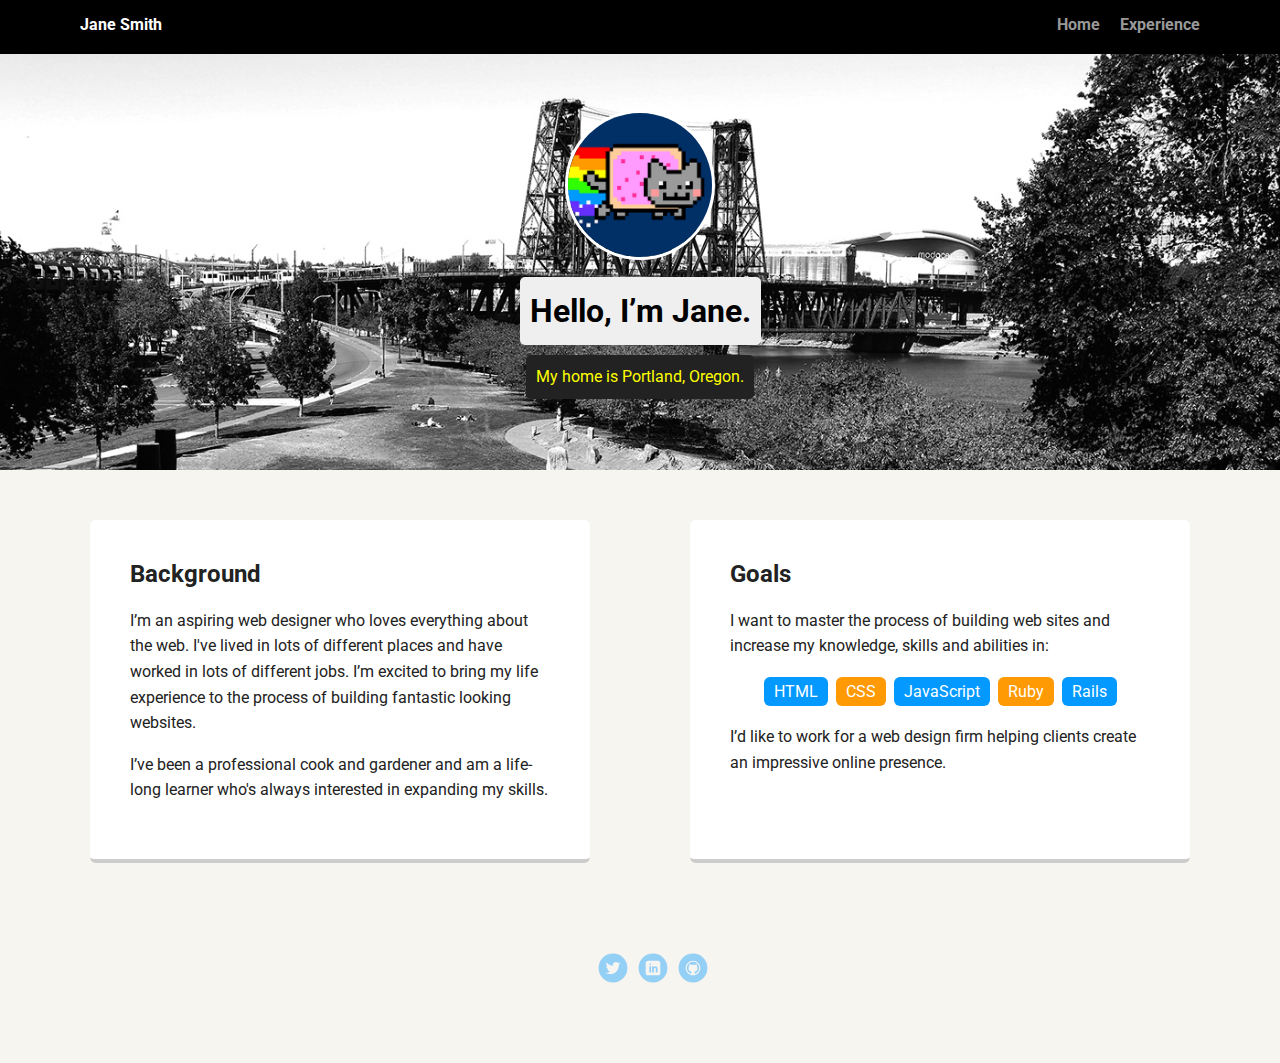
==== index.html @ ff0f7e5b "add first project files" ====
<!doctype html>
<html lang="en">
<head>
  <meta charset="utf-8">
  <title>Jane Smith's Profile</title>
  <meta name="viewport" content="width=device-width, initial-scale=1.0">
  <link rel="stylesheet" href="styles.css">
  <link href="https://fonts.googleapis.com/css?family=Muli%7CRoboto:400,300,500,700,900" rel="stylesheet"></head>
  <body>

    <div class="main-nav">
        <ul class="nav">
          <li class="name">Jane Smith</li>
          <li><a href="#">Home</a></li>
          <li><a href="#">Experience</a></li>
        </ul>
    </div>

    <header>
      <img src="images/me.png" alt="Drawing of Jane Smith" class="profile-image">
      <h1 class="tag name">Hello, I’m Jane.</h1>
      <p class="tag location">My home is Portland, Oregon.</p>
    </header>

    <main class="flex">
      <div class="card">
        <h2>Background</h2>
        <p>I’m an aspiring web designer who loves everything about the web. I've lived in lots of different places and have worked in lots of different jobs. I’m excited to bring my life experience to the process of building fantastic looking websites.</p>
        <p>I’ve been a professional cook and gardener and am a life-long learner who's always interested in expanding my skills.</p>
      </div> 

      <div class="card">
        <h2>Goals</h2>
        <p>I want to master the process of building web sites and increase my knowledge, skills and abilities in:</p>
        <ul class="skills">
          <li>HTML</li>
          <li>CSS</li>
          <li>JavaScript</li>
          <li>Ruby</li>
          <li>Rails</li>
        </ul>
        <p>I’d like to work for a web design firm helping clients create an impressive online presence.</p>
      </div> 

    </main>
    <footer>
      <ul>
        <li><a href="#" class="social twitter">Twitter</a></li>
        <li><a href="#" class="social linkedin">LinkedIn</a></li>
        <li><a href="#" class="social github">Github</a></li>
      </ul>

    </footer>
  </body>
  </html>
---- styles.css ----
/* Global Layout Set-up */
* { 
  box-sizing: border-box;
}
  
body {
  margin: 0;
  padding: 0;
  text-align: center;
  font-family: 'Roboto', sans-serif;
  color: #222;
  background: #f7f5f0;
}
/* Link Styles */

a {
  text-decoration: none;
  color: #999;
}
a:hover {
  color: #6633ff;
}

/* Section Styles */

.main-nav {
  width: 100%;
  background: black;
  min-height: 30px;
  padding: 10px;
  position: fixed;
  text-align: center;
}
.nav {
  display: flex;
  justify-content: space-around;
  font-weight: 700;
  list-style-type: none;
  margin: 0 auto;
  padding: 0;
}

.nav .name {
    display: block;
    margin-right: auto;
    color: white;
}
.nav li {
  padding: 5px 10px 10px 10px;
}
.nav a {
  transition: all .5s;
}
.nav a:hover {
  color: white
}

header {
  text-align: center;
  background: url('images/portland.jpg') no-repeat top center ;
  background-size: cover;
  overflow: hidden;
  padding-top: 60px;
}
header {
  line-height: 1.5;
}
header .profile-image {
  margin-top: 50px;
  width: 150px;
  height: 150px;
  border-radius: 50%;
  border: 3px solid white;
  transition: all .5s;
}
header .profile-image:hover {
  transform: scale(1.2) rotate(5deg);
}
.tag {
  background-color: #efefef;
  color: black;
  padding: 10px;
  border-radius: 5px;
  display: table;
  margin: 10px auto;
} 
.location {
  background-color: #222;
  color: yellow;
}
.card {
  margin: 30px;
  padding: 20px 40px 40px;
  max-width: 500px;
  text-align: left;
  background: #fff;
  border-bottom: 4px solid #ccc;
  border-radius: 6px;
  transition: all .5s;
}
.card:hover {
  border-color: #ff99ff;
}

ul.skills {
  padding: 0;
  text-align: center;
}

.skills li {
  border-radius: 6px;
  display: inline-block;
  background: #ff9904;
  color: white;
  padding: 5px 10px;
  margin: 2px;
}

.skills li:nth-child(odd) {
  background: #0399ff;
}

footer {
  width: 100%;
  min-height: 30px;
  padding: 20px 0 40px 20px;
}

footer .copyright {
  top: -8px;
  font-size: .75em;
}

footer ul {
  list-style-type: none;
  margin: 0;
  padding: 0;
}

footer ul li {
  display: inline-block;
}

a.social {
  display: inline-block;
  text-indent: -9999px;
  margin-left: 5px;
  width: 30px;
  height: 30px;
  background-size: 30px 30px;
  opacity: .4;
  transition: all .5s;
}
a.twitter {
  background-image: url(images/twitter.svg);
}
a.linkedin {
  background-image: url(images/linkedin.svg);
}
a.github {
  background-image: url(images/github.svg);
}
a.social:hover {
  opacity: 1;
}
.clearfix {
  clear: both;
}

/* Styles for larger screens */
@media screen and (min-width: 720px) {
  
  .flex {
      display: -ms-flexbox;      /* TWEENER - IE 10 */
      display: flex; 
      max-width: 1200px;
      -ms-flex-pack: distribute;
      justify-content: space-around;
      margin: 0 auto;
  }

  header {
    min-height: 470px;
  }

  .nav {
    max-width: 1200px;
    padding: 0 30px;
  }


  main {
    padding-top: 20px;
  }

  main p {
    line-height: 1.6em;
  }

  footer {
    font-size: 1.3em;
    max-width: 1200px;
    margin: 40px auto;
  }

}
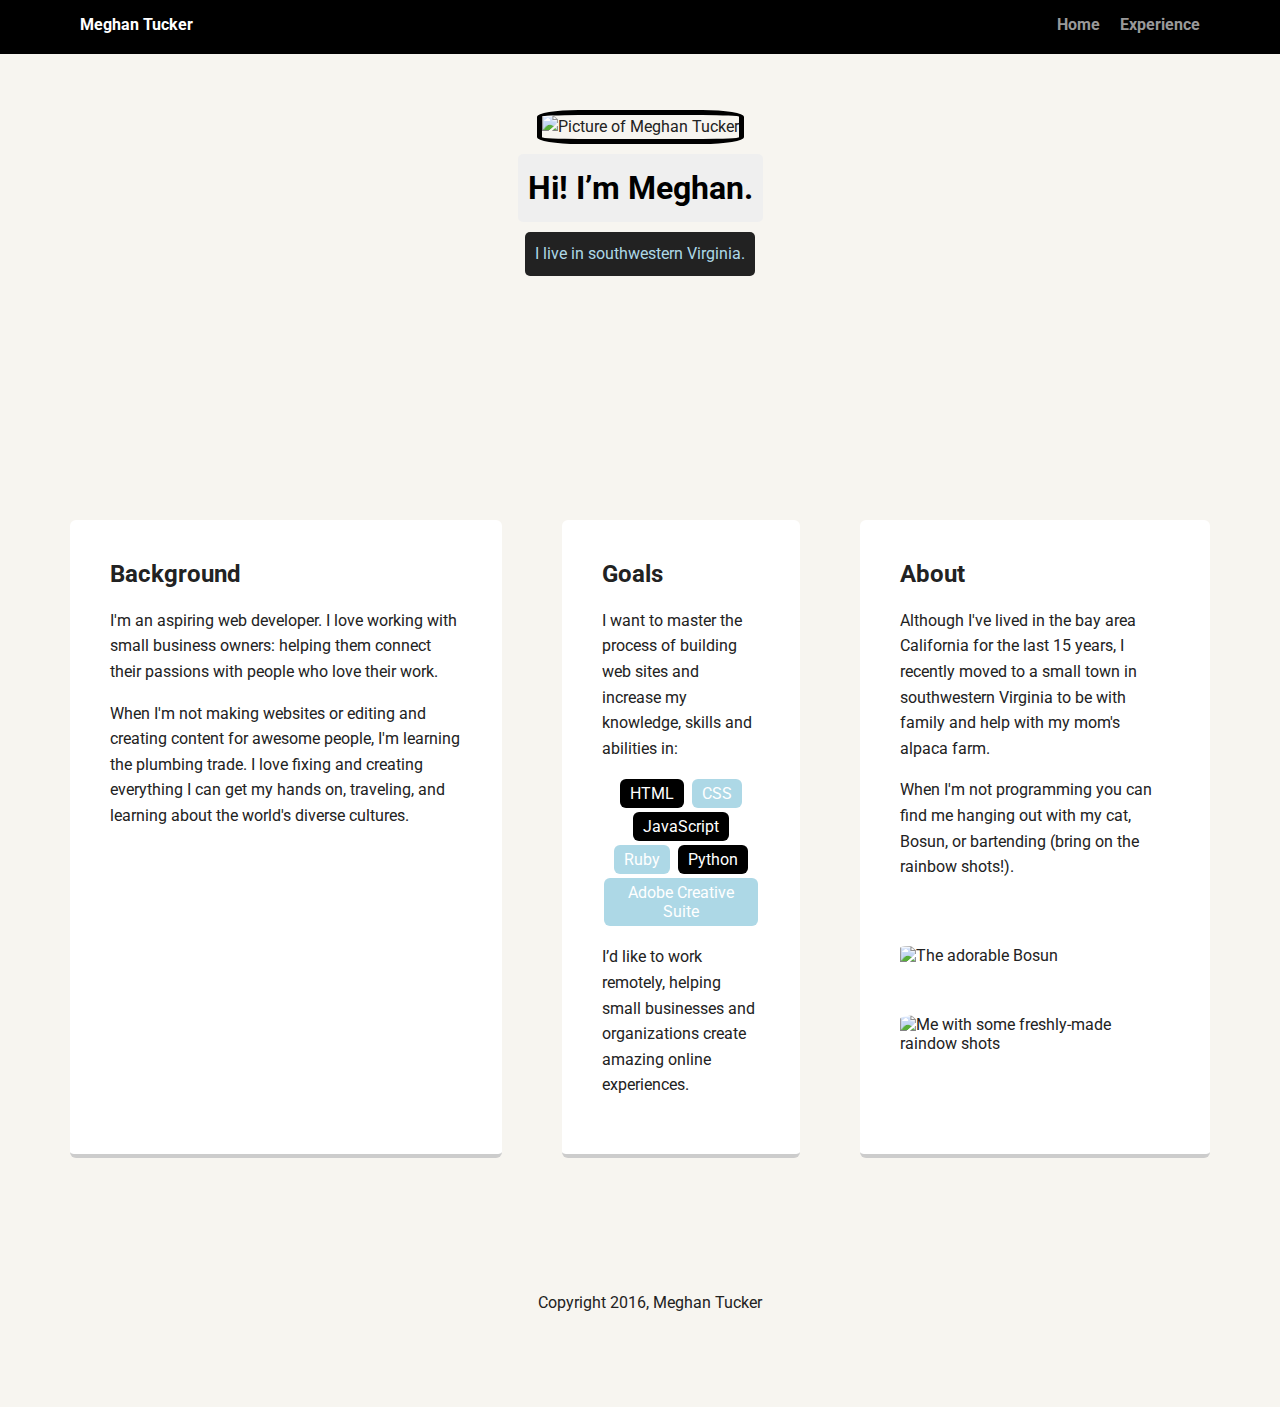
==== commit f621fe55: "Add newly created files via upload" ====
--- a/index.html
+++ b/index.html
@@ -2,7 +2,7 @@
 <html lang="en">
 <head>
   <meta charset="utf-8">
-  <title>Jane Smith's Profile</title>
+  <title>Meghan Tucker's Profile</title>
   <meta name="viewport" content="width=device-width, initial-scale=1.0">
   <link rel="stylesheet" href="styles.css">
   <link href="https://fonts.googleapis.com/css?family=Muli%7CRoboto:400,300,500,700,900" rel="stylesheet"></head>
@@ -10,23 +10,23 @@
 
     <div class="main-nav">
         <ul class="nav">
-          <li class="name">Jane Smith</li>
-          <li><a href="#">Home</a></li>
-          <li><a href="#">Experience</a></li>
+          <li class="name">Meghan Tucker</li>
+          <li><a href="index.html">Home</a></li>
+          <li><a href="experience.html">Experience</a></li>
         </ul>
     </div>
 
     <header>
-      <img src="images/me.png" alt="Drawing of Jane Smith" class="profile-image">
-      <h1 class="tag name">Hello, I’m Jane.</h1>
-      <p class="tag location">My home is Portland, Oregon.</p>
+      <img src="images/MCTProfilePic.jpg" alt="Picture of Meghan Tucker" class="profile-image">
+      <h1 class="tag name">Hi! I’m Meghan.</h1>
+      <p class="tag location">I live in southwestern Virginia.</p>
     </header>
 
     <main class="flex">
       <div class="card">
         <h2>Background</h2>
-        <p>I’m an aspiring web designer who loves everything about the web. I've lived in lots of different places and have worked in lots of different jobs. I’m excited to bring my life experience to the process of building fantastic looking websites.</p>
-        <p>I’ve been a professional cook and gardener and am a life-long learner who's always interested in expanding my skills.</p>
+        <p>I'm an aspiring web developer. I love working with small business owners: helping them connect their passions with people who love their work.  </p>
+        <p>When I'm not making websites or editing and creating content for awesome people, I'm learning the plumbing trade. I love fixing and creating everything I can get my hands on, traveling, and learning about the world's diverse cultures. </p>
       </div> 
 
       <div class="card">
@@ -37,19 +37,28 @@
           <li>CSS</li>
           <li>JavaScript</li>
           <li>Ruby</li>
-          <li>Rails</li>
+          <li>Python</li>
+          <li>Adobe Creative Suite</li>
         </ul>
-        <p>I’d like to work for a web design firm helping clients create an impressive online presence.</p>
+        <p>I’d like to work remotely, helping small businesses and organizations create amazing online experiences.</p>
+      </div> 
+      
+       <div class="card">
+      	<h2>About</h2>
+      	<p>Although I've lived in the bay area California for the last 15 years, I recently moved to a small town in southwestern Virginia to be with family and help with my mom's alpaca farm.</p>
+      	<p>When I'm not programming you can find me hanging out with my cat, Bosun, or bartending (bring on the rainbow shots!). </p>
+      	<img src="images/cuteBosun-2.jpg" alt="The adorable Bosun">
+      	<img src="images/rainbowshots.jpg" alt="Me with some freshly-made raindow shots">
       </div> 
 
     </main>
     <footer>
       <ul>
-        <li><a href="#" class="social twitter">Twitter</a></li>
-        <li><a href="#" class="social linkedin">LinkedIn</a></li>
-        <li><a href="#" class="social github">Github</a></li>
+        <li><a href="https://twitter.com/megctucker" class="social twitter">Twitter</a></li>
+        <li><a href="https://www.linkedin.com/in/meghan-tucker-4ab09447" class="social linkedin">LinkedIn</a></li>
+        <li><a href="https://github.com/meghanctucker" class="social github">Github</a></li>
       </ul>
-
+      <p class="copyright">Copyright 2016, Meghan Tucker</p>
     </footer>
   </body>
   </html>
--- a/styles.css
+++ b/styles.css
@@ -57,7 +57,7 @@
 
 header {
   text-align: center;
-  background: url('images/portland.jpg') no-repeat top center ;
+  background: url('images/SWVALandscape.jpg') no-repeat top center ;
   background-size: cover;
   overflow: hidden;
   padding-top: 60px;
@@ -69,12 +69,12 @@
   margin-top: 50px;
   width: 150px;
   height: 150px;
-  border-radius: 50%;
-  border: 3px solid white;
-  transition: all .5s;
+  border-radius: 20%;
+  border: 5px solid black;
+  transition: all .2s;
 }
 header .profile-image:hover {
-  transform: scale(1.2) rotate(5deg);
+  transform: scale(1.2);
 }
 .tag {
   background-color: #efefef;
@@ -86,7 +86,7 @@
 } 
 .location {
   background-color: #222;
-  color: yellow;
+  color: lightblue;
 }
 .card {
   margin: 30px;
@@ -98,8 +98,19 @@
   border-radius: 6px;
   transition: all .5s;
 }
+.card img{
+	margin-top: 50px;
+  width: 150px;
+  height: 150px;
+  border-radius: 10%;
+  /*border: 5px solid black;*/
+}
+
+.card:nth-child(3n) {
+	display: clear;
+} 
 .card:hover {
-  border-color: #ff99ff;
+  border-color: teal;
 }
 
 ul.skills {
@@ -110,20 +121,21 @@
 .skills li {
   border-radius: 6px;
   display: inline-block;
-  background: #ff9904;
+  background: lightblue;
   color: white;
   padding: 5px 10px;
   margin: 2px;
 }
 
 .skills li:nth-child(odd) {
-  background: #0399ff;
+  background: black;
 }
 
 footer {
   width: 100%;
   min-height: 30px;
   padding: 20px 0 40px 20px;
+  bottom: 0;
 }
 
 footer .copyright {
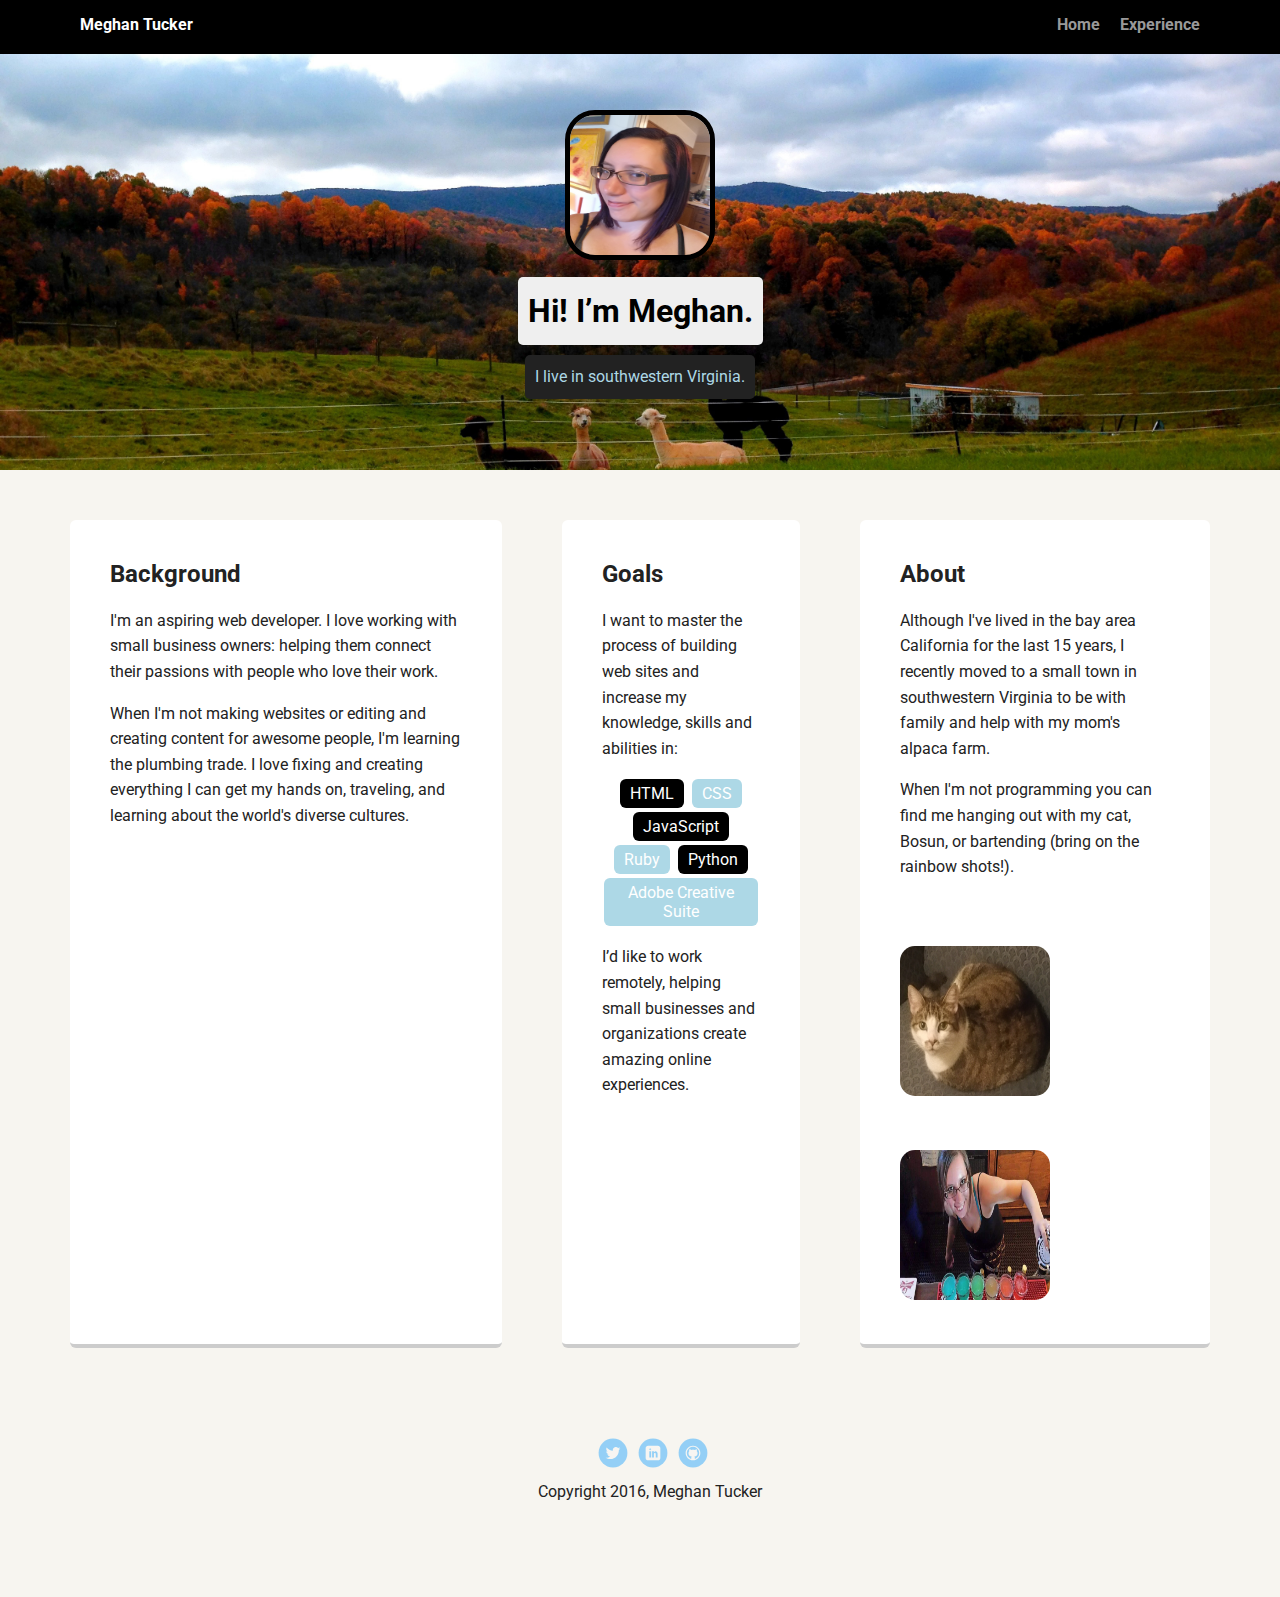
==== commit bff223fb: "changed image links" ====
--- a/index.html
+++ b/index.html
@@ -17,7 +17,7 @@
     </div>
 
     <header>
-      <img src="images/MCTProfilePic.jpg" alt="Picture of Meghan Tucker" class="profile-image">
+      <img src="MCTProfilePic.jpg" alt="Picture of Meghan Tucker" class="profile-image">
       <h1 class="tag name">Hi! I’m Meghan.</h1>
       <p class="tag location">I live in southwestern Virginia.</p>
     </header>
@@ -47,8 +47,8 @@
       	<h2>About</h2>
       	<p>Although I've lived in the bay area California for the last 15 years, I recently moved to a small town in southwestern Virginia to be with family and help with my mom's alpaca farm.</p>
       	<p>When I'm not programming you can find me hanging out with my cat, Bosun, or bartending (bring on the rainbow shots!). </p>
-      	<img src="images/cuteBosun-2.jpg" alt="The adorable Bosun">
-      	<img src="images/rainbowshots.jpg" alt="Me with some freshly-made raindow shots">
+      	<img src="cuteBosun-2.jpg" alt="The adorable Bosun">
+      	<img src="rainbowshots.jpg" alt="Me with some freshly-made raindow shots">
       </div> 
 
     </main>
--- a/styles.css
+++ b/styles.css
@@ -57,7 +57,7 @@
 
 header {
   text-align: center;
-  background: url('images/SWVALandscape.jpg') no-repeat top center ;
+  background: url('SWVALandscape.jpg') no-repeat top center ;
   background-size: cover;
   overflow: hidden;
   padding-top: 60px;
@@ -164,13 +164,13 @@
   transition: all .5s;
 }
 a.twitter {
-  background-image: url(images/twitter.svg);
+  background-image: url(twitter.svg);
 }
 a.linkedin {
-  background-image: url(images/linkedin.svg);
+  background-image: url(linkedin.svg);
 }
 a.github {
-  background-image: url(images/github.svg);
+  background-image: url(github.svg);
 }
 a.social:hover {
   opacity: 1;
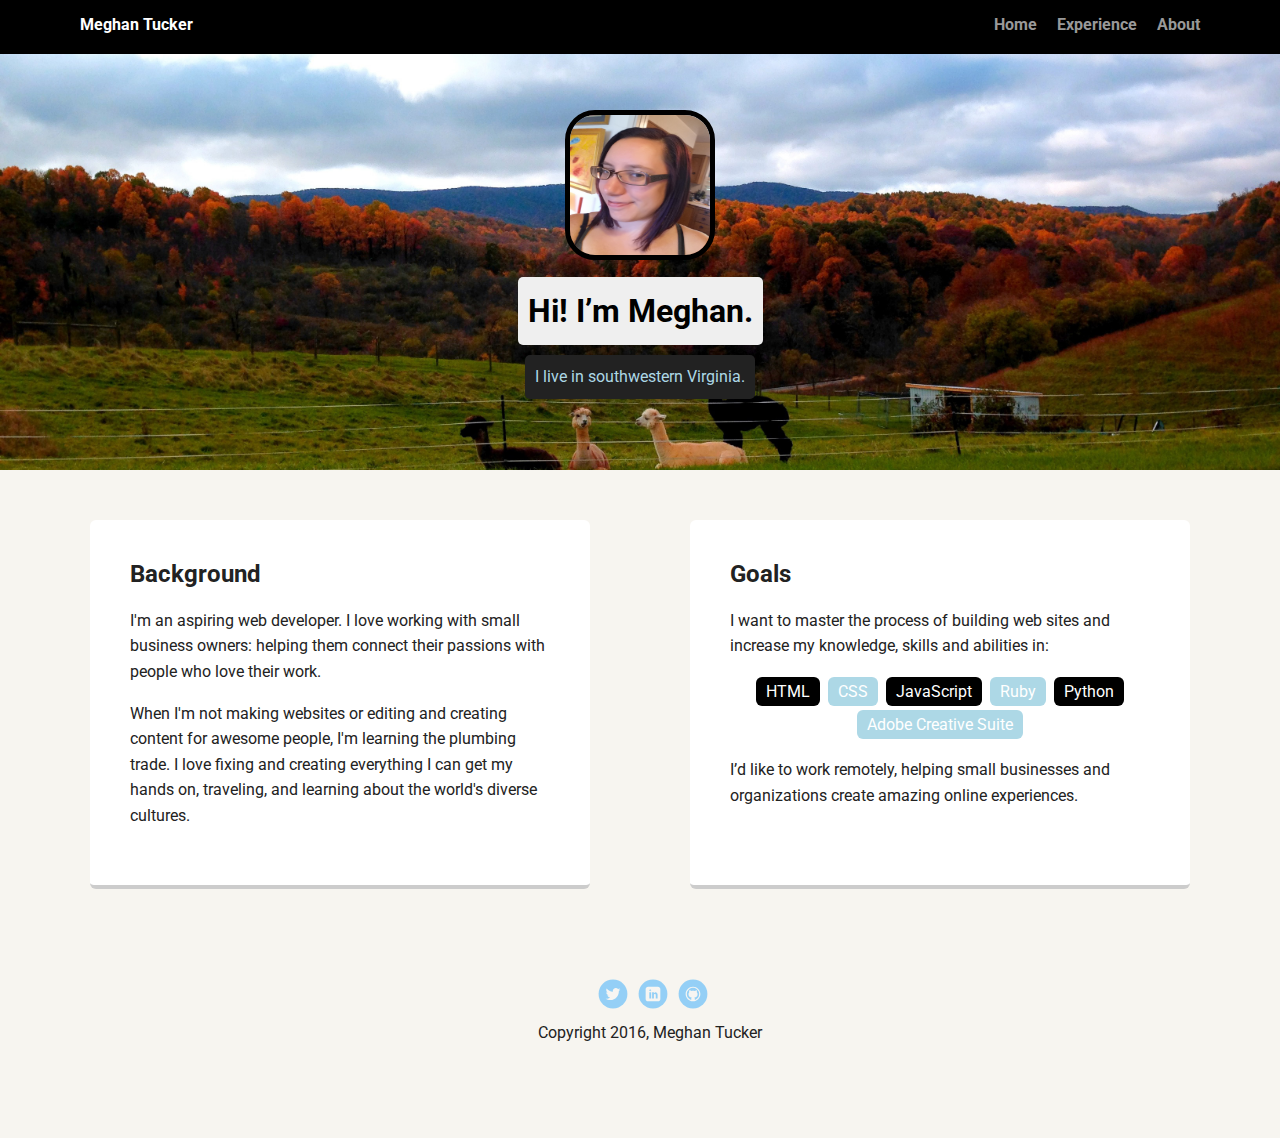
==== commit f7d1d815: "add about page" ====
--- a/index.html
+++ b/index.html
@@ -13,6 +13,7 @@
           <li class="name">Meghan Tucker</li>
           <li><a href="index.html">Home</a></li>
           <li><a href="experience.html">Experience</a></li>
+          <li><a href="about.html">About</a></li>
         </ul>
     </div>
 
@@ -43,13 +44,6 @@
         <p>I’d like to work remotely, helping small businesses and organizations create amazing online experiences.</p>
       </div> 
       
-       <div class="card">
-      	<h2>About</h2>
-      	<p>Although I've lived in the bay area California for the last 15 years, I recently moved to a small town in southwestern Virginia to be with family and help with my mom's alpaca farm.</p>
-      	<p>When I'm not programming you can find me hanging out with my cat, Bosun, or bartending (bring on the rainbow shots!). </p>
-      	<img src="cuteBosun-2.jpg" alt="The adorable Bosun">
-      	<img src="rainbowshots.jpg" alt="Me with some freshly-made raindow shots">
-      </div> 
 
     </main>
     <footer>
